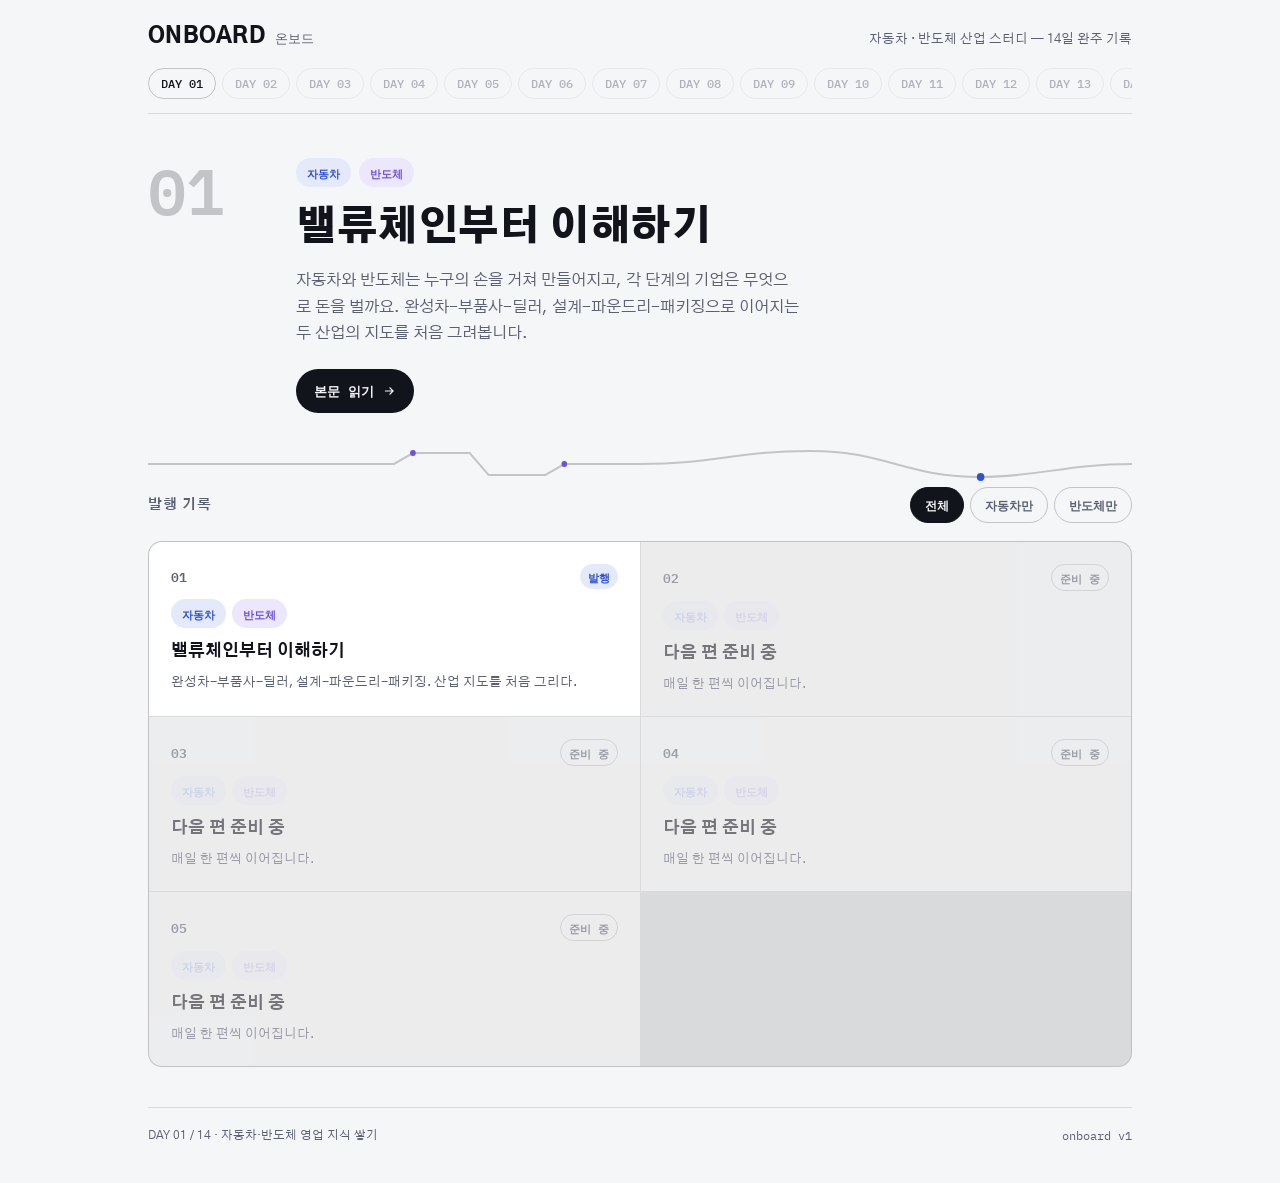
==== index.html @ 81879fb3 "Day 1: 온보드 첫 릴리즈 — 자동차·반도체 밸류체인" ====
<!doctype html>
<html lang="ko">
<head>
<meta charset="utf-8">
<meta name="viewport" content="width=device-width, initial-scale=1">
<title>온보드 — 자동차·반도체 산업 스터디</title>
<meta name="description" content="상경계열 전공자가 자동차·반도체 영업직 취업을 준비하며 매일 하나씩 정리하는 산업 지식 기록.">
<meta property="og:title" content="온보드 — 자동차·반도체 산업 스터디">
<meta property="og:description" content="상경계열 전공자가 자동차·반도체 영업직 취업을 준비하며 매일 하나씩 정리하는 산업 지식 기록.">
<meta property="og:type" content="website">
<meta name="theme-color" content="#0B0D12">
<link rel="stylesheet" href="https://fonts.googleapis.com/css2?family=Gothic+A1:wght@400;500;700;900&family=IBM+Plex+Mono:wght@400;500;600&display=swap">
<link rel="stylesheet" href="./assets/style.css">
</head>
<body>

<div class="wrap">

  <header class="topbar">
    <div class="topbar-row">
      <div class="wordmark"><a href="./index.html">ONBOARD<span class="mono">온보드</span></a></div>
      <div class="tagline">자동차 · 반도체 산업 스터디 — 14일 완주 기록</div>
    </div>
    <div class="daytabs">
      <a class="daytab done" href="./days/day-01.html">DAY 01</a>
      <span class="daytab soon">DAY 02</span>
      <span class="daytab soon">DAY 03</span>
      <span class="daytab soon">DAY 04</span>
      <span class="daytab soon">DAY 05</span>
      <span class="daytab soon">DAY 06</span>
      <span class="daytab soon">DAY 07</span>
      <span class="daytab soon">DAY 08</span>
      <span class="daytab soon">DAY 09</span>
      <span class="daytab soon">DAY 10</span>
      <span class="daytab soon">DAY 11</span>
      <span class="daytab soon">DAY 12</span>
      <span class="daytab soon">DAY 13</span>
      <span class="daytab soon">DAY 14</span>
    </div>
  </header>

  <section class="hero">
    <div class="hero-num">01</div>
    <div>
      <div class="pill-row">
        <span class="pill auto">자동차</span>
        <span class="pill semi">반도체</span>
      </div>
      <h1>밸류체인부터 이해하기</h1>
      <p class="hook">자동차와 반도체는 누구의 손을 거쳐 만들어지고, 각 단계의 기업은 무엇으로 돈을 벌까요. 완성차-부품사-딜러, 설계-파운드리-패키징으로 이어지는 두 산업의 지도를 처음 그려봅니다.</p>
      <a class="cta" href="./days/day-01.html">본문 읽기
        <svg viewBox="0 0 24 24" fill="none" stroke="currentColor" stroke-width="2"><path d="M5 12h14M13 6l6 6-6 6"/></svg>
      </a>
    </div>
  </section>

  <svg class="divider" viewBox="0 0 1040 34" preserveAspectRatio="none" aria-hidden="true">
    <path d="M0 17 H260 L280 6 H340 L360 28 H420 L440 17 H520
             C 600 17, 620 4, 700 4
             C 780 4, 800 30, 880 30
             C 940 30, 970 17, 1040 17"
          fill="none" stroke="var(--line-strong)" stroke-width="2"/>
    <circle cx="280" cy="6" r="3" fill="var(--violet)"/>
    <circle cx="440" cy="17" r="3" fill="var(--violet)"/>
    <circle cx="880" cy="30" r="4" fill="var(--blue)"/>
  </svg>

  <section class="archive">
    <div class="filterbar">
      <h2>발행 기록</h2>
      <div class="filtertabs" role="group" aria-label="산업 필터">
        <button type="button" class="filterbtn f-all" aria-pressed="true" data-filter="all">전체</button>
        <button type="button" class="filterbtn f-auto" aria-pressed="false" data-filter="auto">자동차만</button>
        <button type="button" class="filterbtn f-semi" aria-pressed="false" data-filter="semi">반도체만</button>
      </div>
    </div>
    <div class="grid" id="archiveGrid">
      <a class="card live" href="./days/day-01.html">
        <div class="card-top">
          <span class="card-num">01</span>
          <span class="status live">발행</span>
        </div>
        <div class="card-tags"><span class="pill auto">자동차</span><span class="pill semi">반도체</span></div>
        <h3>밸류체인부터 이해하기</h3>
        <p class="hook-text"
           data-all="완성차-부품사-딜러, 설계-파운드리-패키징. 산업 지도를 처음 그리다."
           data-auto="완성차-부품사-딜러로 이어지는 자동차 밸류체인 첫 지도 그리기"
           data-semi="설계-파운드리-패키징, 반도체 산업의 분업 구조 이해하기">완성차-부품사-딜러, 설계-파운드리-패키징. 산업 지도를 처음 그리다.</p>
      </a>
      <div class="card soon">
        <div class="card-top">
          <span class="card-num">02</span>
          <span class="status draft">준비 중</span>
        </div>
        <div class="card-tags"><span class="pill auto dim">자동차</span><span class="pill semi dim">반도체</span></div>
        <h3>다음 편 준비 중</h3>
        <p>매일 한 편씩 이어집니다.</p>
      </div>
      <div class="card soon">
        <div class="card-top"><span class="card-num">03</span><span class="status draft">준비 중</span></div>
        <div class="card-tags"><span class="pill auto dim">자동차</span><span class="pill semi dim">반도체</span></div>
        <h3>다음 편 준비 중</h3>
        <p>매일 한 편씩 이어집니다.</p>
      </div>
      <div class="card soon">
        <div class="card-top"><span class="card-num">04</span><span class="status draft">준비 중</span></div>
        <div class="card-tags"><span class="pill auto dim">자동차</span><span class="pill semi dim">반도체</span></div>
        <h3>다음 편 준비 중</h3>
        <p>매일 한 편씩 이어집니다.</p>
      </div>
      <div class="card soon">
        <div class="card-top"><span class="card-num">05</span><span class="status draft">준비 중</span></div>
        <div class="card-tags"><span class="pill auto dim">자동차</span><span class="pill semi dim">반도체</span></div>
        <h3>다음 편 준비 중</h3>
        <p>매일 한 편씩 이어집니다.</p>
      </div>
    </div>
  </section>

  <footer>
    <span>DAY 01 / 14 · 자동차·반도체 영업 지식 쌓기</span>
    <span class="mono">onboard v1</span>
  </footer>

</div>

<script src="./assets/site.js"></script>
<script>ONBOARD_initFilter();</script>
</body>
</html>
---- assets/style.css ----
/* ONBOARD — shared design tokens & components
   자동차·반도체 산업 스터디 시리즈 (현대차그룹 저널 + SK하이닉스 뉴스룸 리서치 기반) */

:root{
  --bg:#F5F6F8;
  --surface:#FFFFFF;
  --surface-2:#ECEEF3;
  --paper:#12141C;
  --muted:#5B6072;
  --blue:#2F52D4;
  --blue-soft:#E4E9FC;
  --violet:#6E4FE0;
  --violet-soft:#ECE7FC;
  --line:rgba(18,20,28,0.12);
  --line-strong:rgba(18,20,28,0.22);
}
@media (prefers-color-scheme: dark){
  :root:not([data-theme="light"]){
    --bg:#0B0D12;
    --surface:#151824;
    --surface-2:#1D2130;
    --paper:#ECEEF3;
    --muted:#9096A8;
    --blue:#5C82FF;
    --blue-soft:#1B2544;
    --violet:#A587FF;
    --violet-soft:#241C3E;
    --line:rgba(236,238,243,0.12);
    --line-strong:rgba(236,238,243,0.22);
  }
}
:root[data-theme="dark"]{
  --bg:#0B0D12;
  --surface:#151824;
  --surface-2:#1D2130;
  --paper:#ECEEF3;
  --muted:#9096A8;
  --blue:#5C82FF;
  --blue-soft:#1B2544;
  --violet:#A587FF;
  --violet-soft:#241C3E;
  --line:rgba(236,238,243,0.12);
  --line-strong:rgba(236,238,243,0.22);
}

*{box-sizing:border-box;}
html,body{margin:0;padding:0;}
body{
  background:var(--bg);
  color:var(--paper);
  font-family:'Gothic A1','Malgun Gothic',sans-serif;
  -webkit-font-smoothing:antialiased;
}
.mono{font-family:'IBM Plex Mono','SF Mono',monospace;font-variant-numeric:tabular-nums;}
a{color:inherit;text-decoration:none;}
img{max-width:100%;}

.wrap{max-width:1040px;margin:0 auto;padding:0 28px;}
.wrap-article{max-width:720px;margin:0 auto;padding:0 28px;}

/* ---------- topbar ---------- */
.topbar{border-bottom:1px solid var(--line);padding:22px 0 0;}
.topbar-row{display:flex;align-items:baseline;justify-content:space-between;gap:16px;flex-wrap:wrap;padding-bottom:18px;}
.wordmark{font-weight:900;font-size:22px;letter-spacing:0.02em;}
.wordmark a{display:inline-flex;align-items:baseline;}
.wordmark .mono{font-size:13px;font-weight:500;color:var(--muted);margin-left:10px;letter-spacing:0.01em;}
.tagline{font-size:13px;color:var(--muted);}

.daytabs{display:flex;gap:6px;overflow-x:auto;padding-bottom:14px;}
.daytab{
  flex:none;font-family:'IBM Plex Mono',monospace;font-size:12px;font-weight:500;
  padding:7px 12px;border-radius:999px;border:1px solid var(--line);color:var(--muted);
  white-space:nowrap;
}
.daytab.active{background:var(--paper);color:var(--bg);border-color:var(--paper);font-weight:600;}
.daytab.done{color:var(--paper);border-color:var(--line-strong);}
.daytab.soon{opacity:0.45;cursor:default;}

/* ---------- hero (index) ---------- */
.hero{padding:44px 0 0;display:grid;grid-template-columns:120px 1fr;gap:28px;}
@media (max-width:640px){ .hero{grid-template-columns:1fr;} }
.hero-num{font-family:'IBM Plex Mono',monospace;font-size:64px;font-weight:600;color:var(--line-strong);line-height:1;}
.pill-row{display:flex;gap:8px;margin-bottom:16px;}
.pill{font-family:'IBM Plex Mono',monospace;font-size:11px;font-weight:600;padding:5px 11px;border-radius:999px;}
.pill.auto{background:var(--blue-soft);color:var(--blue);}
.pill.semi{background:var(--violet-soft);color:var(--violet);}
.pill.dim{opacity:0.28;}

.hero h1{font-size:clamp(26px,4vw,40px);font-weight:900;line-height:1.28;letter-spacing:-0.01em;margin:0 0 14px;text-wrap:balance;max-width:20ch;}
.hero .hook{font-size:15.5px;color:var(--muted);max-width:56ch;line-height:1.7;margin:0 0 22px;}
.cta{display:inline-flex;align-items:center;gap:8px;background:var(--paper);color:var(--bg);font-family:'IBM Plex Mono',monospace;font-size:13px;font-weight:600;padding:11px 18px;border-radius:999px;}
.cta svg{width:14px;height:14px;}

.divider{width:100%;height:34px;margin:34px 0 0;display:block;}

/* ---------- archive grid ---------- */
.archive{padding:6px 0 40px;}
.filterbar{display:flex;align-items:center;justify-content:space-between;gap:12px;margin:0 0 18px;flex-wrap:wrap;}
.filterbar h2{margin:0;font-size:14px;font-weight:700;text-transform:uppercase;letter-spacing:0.08em;color:var(--muted);}
.filtertabs{display:flex;gap:6px;}
.filterbtn{font-family:'IBM Plex Mono',monospace;font-size:12px;font-weight:600;padding:7px 14px;border-radius:999px;border:1px solid var(--line-strong);background:transparent;color:var(--muted);cursor:pointer;}
.filterbtn[aria-pressed="true"]{background:var(--paper);color:var(--bg);border-color:var(--paper);}
.filterbtn[aria-pressed="true"].f-auto{background:var(--blue);border-color:var(--blue);color:#fff;}
.filterbtn[aria-pressed="true"].f-semi{background:var(--violet);border-color:var(--violet);color:#fff;}

.grid{display:grid;grid-template-columns:repeat(2,1fr);gap:1px;background:var(--line);border:1px solid var(--line);border-radius:14px;overflow:hidden;}
@media (max-width:680px){ .grid{grid-template-columns:1fr;} }
.card{background:var(--surface);padding:22px 22px 20px;display:flex;flex-direction:column;gap:10px;transition:background 0.15s ease;}
.card.live:hover{background:var(--surface-2);}
.card.soon{opacity:0.5;}
.card-top{display:flex;align-items:center;justify-content:space-between;}
.card-num{font-family:'IBM Plex Mono',monospace;font-size:13px;font-weight:600;color:var(--muted);}
.status{font-family:'IBM Plex Mono',monospace;font-size:10.5px;font-weight:600;padding:3px 8px;border-radius:999px;}
.status.live{background:var(--blue-soft);color:var(--blue);}
.status.draft{border:1px solid var(--line-strong);color:var(--muted);}
.card-tags{display:flex;gap:6px;}
.card h3{font-size:16.5px;font-weight:700;line-height:1.4;margin:2px 0 0;text-wrap:balance;}
.card p{font-size:13px;color:var(--muted);line-height:1.6;margin:0;}

footer{border-top:1px solid var(--line);padding:20px 0 40px;font-size:12px;color:var(--muted);display:flex;justify-content:space-between;flex-wrap:wrap;gap:8px;}

/* ---------- flow diagram ---------- */
.flow{display:flex;align-items:stretch;gap:0;overflow-x:auto;padding-bottom:6px;}
.flow.vertical{flex-direction:column;align-items:flex-start;overflow-x:visible;}
.flownode{
  flex:none;min-width:128px;background:var(--surface);border:1px solid var(--line-strong);
  border-radius:10px;padding:12px 14px;font-size:12.5px;font-weight:600;line-height:1.4;
  display:flex;align-items:center;cursor:default;position:relative;
}
.flow.vertical .flownode{min-width:0;width:auto;}
.flownode.auto{border-color:var(--blue);}
.flownode.semi{border-color:var(--violet);}
.flowarrow{flex:none;width:26px;display:flex;align-items:center;justify-content:center;color:var(--line-strong);}
.flow.vertical .flowarrow{width:auto;height:22px;padding-left:20px;}
.flowarrow svg{width:16px;height:16px;}
.flow.vertical .flowarrow svg{transform:rotate(90deg);}

#vizTooltip{
  position:fixed;pointer-events:none;background:var(--paper);color:var(--bg);font-size:12px;line-height:1.5;
  padding:8px 11px;border-radius:8px;max-width:240px;opacity:0;transform:translateY(4px);
  transition:opacity 0.12s ease, transform 0.12s ease;z-index:50;
}
#vizTooltip.show{opacity:1;transform:translateY(0);}

/* ---------- bar chart ---------- */
.barchart{display:flex;flex-direction:column;gap:10px;max-width:560px;}
.barrow{display:grid;grid-template-columns:104px 1fr 48px;align-items:center;gap:10px;}
.barname{font-size:12.5px;color:var(--paper);font-weight:500;}
.bartrack{position:relative;height:24px;background:var(--surface-2);border-radius:4px;overflow:hidden;}
.barfill{position:absolute;left:0;top:0;bottom:0;background:var(--muted);opacity:0.4;border-radius:0 4px 4px 0;}
.barfill.lead{background:var(--blue);opacity:1;}
.barval{font-family:'IBM Plex Mono',monospace;font-size:12.5px;color:var(--muted);text-align:right;font-variant-numeric:tabular-nums;}
.barrow.lead .barval{color:var(--blue);font-weight:600;}
.barsource{font-size:11px;color:var(--muted);margin-top:8px;}

/* ---------- model cards ---------- */
.modelgrid{display:grid;grid-template-columns:repeat(4,1fr);gap:1px;background:var(--line);border:1px solid var(--line);border-radius:12px;overflow:hidden;}
@media (max-width:720px){ .modelgrid{grid-template-columns:repeat(2,1fr);} }
.modelcard{background:var(--surface);padding:18px 16px;display:flex;flex-direction:column;gap:8px;}
.modelcard .micon{width:26px;height:26px;color:var(--blue);}
.modelcard.semi-m .micon{color:var(--violet);}
.modelcard h4{font-size:13.5px;font-weight:700;margin:0;}
.modelcard p{font-size:11.5px;color:var(--muted);line-height:1.55;margin:0;}
.modelcard .mex{font-family:'IBM Plex Mono',monospace;font-size:10px;color:var(--muted);}

/* ---------- article ---------- */
.article-head{padding:40px 0 26px;border-bottom:1px solid var(--line);}
.article-head .backlink{font-family:'IBM Plex Mono',monospace;font-size:12px;color:var(--muted);display:inline-flex;align-items:center;gap:6px;margin-bottom:22px;}
.article-head .backlink svg{width:13px;height:13px;}
.article-head h1{font-size:clamp(24px,4.2vw,34px);font-weight:900;line-height:1.35;letter-spacing:-0.01em;margin:0 0 16px;text-wrap:balance;}
.summary-block{background:var(--surface);border:1px solid var(--line);border-left:3px solid var(--blue);border-radius:8px;padding:16px 18px;font-size:13.5px;color:var(--muted);line-height:1.8;}
.summary-block b{color:var(--paper);}
.summary-block .meta{font-family:'IBM Plex Mono',monospace;font-size:11px;color:var(--muted);margin-bottom:8px;}

.article-body{padding:34px 0 60px;font-size:15.5px;line-height:1.85;}
.article-body p{margin:0 0 18px;}
.article-body h2{
  display:flex;align-items:center;gap:10px;font-size:13px;font-weight:700;text-transform:uppercase;
  letter-spacing:0.08em;color:var(--muted);margin:44px 0 20px;padding-top:26px;border-top:1px solid var(--line);
}
.article-body h2:first-of-type{padding-top:0;border-top:none;margin-top:0;}
.article-body h2 .secnum{font-family:'IBM Plex Mono',monospace;color:var(--blue);}
.article-body h2.semi-h .secnum{color:var(--violet);}
.article-body h3{font-size:17px;font-weight:700;margin:32px 0 12px;}
.article-body h3:first-of-type{margin-top:0;}
.article-body ul, .article-body ol{margin:0 0 18px;padding-left:22px;}
.article-body li{margin:0 0 8px;}
.article-body b{color:var(--paper);}
.article-body .vizcap{font-size:12px;color:var(--muted);margin:-8px 0 20px;}

.callout{
  background:var(--surface);border:1px solid var(--line);border-left:3px solid var(--violet);
  border-radius:8px;padding:16px 18px;margin:0 0 22px;font-size:14px;line-height:1.75;
}
.callout.blue{border-left-color:var(--blue);}
.callout .cap{font-family:'IBM Plex Mono',monospace;font-size:11px;font-weight:600;color:var(--muted);text-transform:uppercase;letter-spacing:0.06em;margin-bottom:8px;display:block;}

table.data-table{width:100%;border-collapse:collapse;margin:0 0 22px;font-size:13.5px;}
table.data-table th, table.data-table td{text-align:left;padding:10px 12px;border-bottom:1px solid var(--line);vertical-align:top;}
table.data-table th{font-family:'IBM Plex Mono',monospace;font-size:11px;color:var(--muted);font-weight:600;text-transform:uppercase;letter-spacing:0.04em;}
table.data-table td{color:var(--muted);}
table.data-table td:first-child{color:var(--paper);font-weight:600;}
.table-scroll{overflow-x:auto;margin:0 0 22px;}
.table-scroll table.data-table{margin:0;}

.summary-card{background:var(--surface);border:1px solid var(--line);border-radius:10px;padding:20px 22px;margin:0 0 8px;}
.summary-card ul{margin:0;padding-left:0;list-style:none;}
.summary-card li{position:relative;padding-left:20px;margin-bottom:10px;font-size:14px;line-height:1.7;}
.summary-card li:before{content:"";position:absolute;left:0;top:9px;width:6px;height:6px;border-radius:50%;background:var(--blue);}
.summary-card li:last-child{margin-bottom:0;}

.refs{font-size:12.5px;color:var(--muted);line-height:1.9;padding-left:0;list-style:none;}
.refs li{padding-left:16px;position:relative;}
.refs li:before{content:"—";position:absolute;left:0;color:var(--line-strong);}
.refs a{text-decoration:underline;text-underline-offset:2px;text-decoration-color:var(--line-strong);}
.refs a:hover{color:var(--blue);}
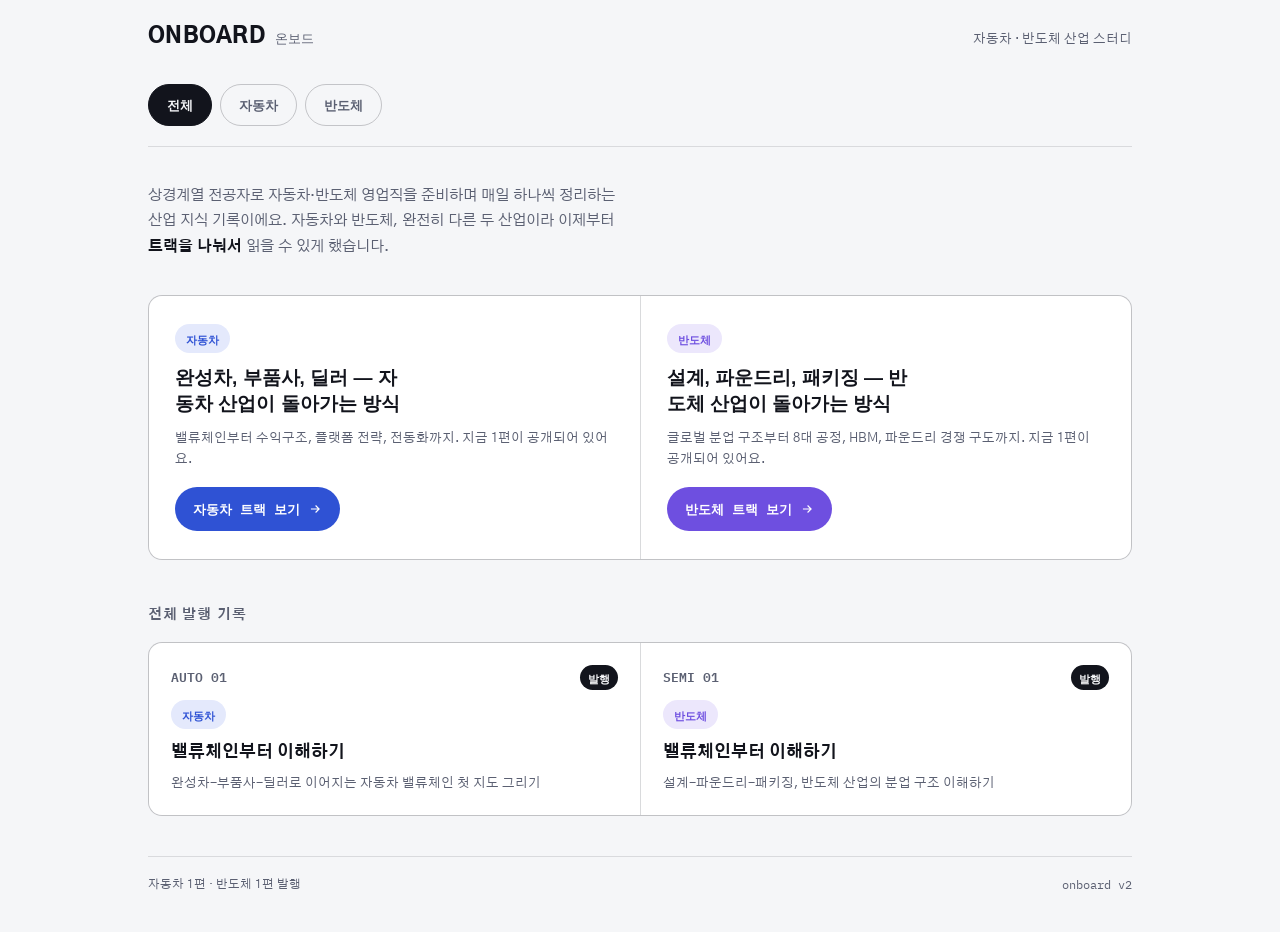
==== commit 3aa104f8: "자동차/반도체 콘텐츠를 완전히 분리된 트랙으로 재구성 - 전체 필터 대신 /auto, /semi 실제 경로 분리 - 트랙별 독립 아카이브(index.html)와 Day1 본문 - " ====
--- a/index.html
+++ b/index.html
@@ -4,7 +4,7 @@
 <meta charset="utf-8">
 <meta name="viewport" content="width=device-width, initial-scale=1">
 <title>온보드 — 자동차·반도체 산업 스터디</title>
-<meta name="description" content="상경계열 전공자가 자동차·반도체 영업직 취업을 준비하며 매일 하나씩 정리하는 산업 지식 기록.">
+<meta name="description" content="상경계열 전공자가 자동차·반도체 영업직 취업을 준비하며 매일 하나씩 정리하는 산업 지식 기록. 자동차와 반도체, 두 트랙으로 나눠 읽을 수 있어요.">
 <meta property="og:title" content="온보드 — 자동차·반도체 산업 스터디">
 <meta property="og:description" content="상경계열 전공자가 자동차·반도체 영업직 취업을 준비하며 매일 하나씩 정리하는 산업 지식 기록.">
 <meta property="og:type" content="website">
@@ -19,112 +19,71 @@
   <header class="topbar">
     <div class="topbar-row">
       <div class="wordmark"><a href="./index.html">ONBOARD<span class="mono">온보드</span></a></div>
-      <div class="tagline">자동차 · 반도체 산업 스터디 — 14일 완주 기록</div>
+      <div class="tagline">자동차 · 반도체 산업 스터디</div>
     </div>
-    <div class="daytabs">
-      <a class="daytab done" href="./days/day-01.html">DAY 01</a>
-      <span class="daytab soon">DAY 02</span>
-      <span class="daytab soon">DAY 03</span>
-      <span class="daytab soon">DAY 04</span>
-      <span class="daytab soon">DAY 05</span>
-      <span class="daytab soon">DAY 06</span>
-      <span class="daytab soon">DAY 07</span>
-      <span class="daytab soon">DAY 08</span>
-      <span class="daytab soon">DAY 09</span>
-      <span class="daytab soon">DAY 10</span>
-      <span class="daytab soon">DAY 11</span>
-      <span class="daytab soon">DAY 12</span>
-      <span class="daytab soon">DAY 13</span>
-      <span class="daytab soon">DAY 14</span>
-    </div>
+    <nav class="trackbar" aria-label="트랙 선택">
+      <a class="tracklink" href="./index.html" aria-current="page">전체</a>
+      <a class="tracklink t-auto" href="./auto/index.html">자동차</a>
+      <a class="tracklink t-semi" href="./semi/index.html">반도체</a>
+    </nav>
   </header>
 
-  <section class="hero">
-    <div class="hero-num">01</div>
-    <div>
-      <div class="pill-row">
-        <span class="pill auto">자동차</span>
-        <span class="pill semi">반도체</span>
-      </div>
-      <h1>밸류체인부터 이해하기</h1>
-      <p class="hook">자동차와 반도체는 누구의 손을 거쳐 만들어지고, 각 단계의 기업은 무엇으로 돈을 벌까요. 완성차-부품사-딜러, 설계-파운드리-패키징으로 이어지는 두 산업의 지도를 처음 그려봅니다.</p>
-      <a class="cta" href="./days/day-01.html">본문 읽기
+  <section style="padding:36px 0 0;">
+    <p style="font-size:14.5px;color:var(--muted);line-height:1.75;max-width:60ch;margin:0;">
+      상경계열 전공자로 자동차·반도체 영업직을 준비하며 매일 하나씩 정리하는 산업 지식 기록이에요.
+      자동차와 반도체, 완전히 다른 두 산업이라 이제부터 <b style="color:var(--paper);">트랙을 나눠서</b> 읽을 수 있게 했습니다.
+    </p>
+  </section>
+
+  <div class="trackhero-grid">
+    <a class="trackhero-card" href="./auto/index.html" style="text-decoration:none;">
+      <span class="pill auto">자동차</span>
+      <h3>완성차, 부품사, 딜러 — 자동차 산업이 돌아가는 방식</h3>
+      <p>밸류체인부터 수익구조, 플랫폼 전략, 전동화까지. 지금 1편이 공개되어 있어요.</p>
+      <span class="cta">자동차 트랙 보기
         <svg viewBox="0 0 24 24" fill="none" stroke="currentColor" stroke-width="2"><path d="M5 12h14M13 6l6 6-6 6"/></svg>
+      </span>
+    </a>
+    <a class="trackhero-card semi" href="./semi/index.html" style="text-decoration:none;">
+      <span class="pill semi">반도체</span>
+      <h3>설계, 파운드리, 패키징 — 반도체 산업이 돌아가는 방식</h3>
+      <p>글로벌 분업 구조부터 8대 공정, HBM, 파운드리 경쟁 구도까지. 지금 1편이 공개되어 있어요.</p>
+      <span class="cta">반도체 트랙 보기
+        <svg viewBox="0 0 24 24" fill="none" stroke="currentColor" stroke-width="2"><path d="M5 12h14M13 6l6 6-6 6"/></svg>
+      </span>
+    </a>
+  </div>
+
+  <section class="archive">
+    <h2>전체 발행 기록</h2>
+    <div class="grid">
+      <a class="card live" href="./auto/day-01.html">
+        <div class="card-top">
+          <span class="card-num">AUTO 01</span>
+          <span class="status live">발행</span>
+        </div>
+        <div class="card-tags"><span class="pill auto">자동차</span></div>
+        <h3>밸류체인부터 이해하기</h3>
+        <p>완성차-부품사-딜러로 이어지는 자동차 밸류체인 첫 지도 그리기</p>
+      </a>
+      <a class="card live" href="./semi/day-01.html">
+        <div class="card-top">
+          <span class="card-num">SEMI 01</span>
+          <span class="status live">발행</span>
+        </div>
+        <div class="card-tags"><span class="pill semi">반도체</span></div>
+        <h3>밸류체인부터 이해하기</h3>
+        <p>설계-파운드리-패키징, 반도체 산업의 분업 구조 이해하기</p>
       </a>
     </div>
   </section>
 
-  <svg class="divider" viewBox="0 0 1040 34" preserveAspectRatio="none" aria-hidden="true">
-    <path d="M0 17 H260 L280 6 H340 L360 28 H420 L440 17 H520
-             C 600 17, 620 4, 700 4
-             C 780 4, 800 30, 880 30
-             C 940 30, 970 17, 1040 17"
-          fill="none" stroke="var(--line-strong)" stroke-width="2"/>
-    <circle cx="280" cy="6" r="3" fill="var(--violet)"/>
-    <circle cx="440" cy="17" r="3" fill="var(--violet)"/>
-    <circle cx="880" cy="30" r="4" fill="var(--blue)"/>
-  </svg>
-
-  <section class="archive">
-    <div class="filterbar">
-      <h2>발행 기록</h2>
-      <div class="filtertabs" role="group" aria-label="산업 필터">
-        <button type="button" class="filterbtn f-all" aria-pressed="true" data-filter="all">전체</button>
-        <button type="button" class="filterbtn f-auto" aria-pressed="false" data-filter="auto">자동차만</button>
-        <button type="button" class="filterbtn f-semi" aria-pressed="false" data-filter="semi">반도체만</button>
-      </div>
-    </div>
-    <div class="grid" id="archiveGrid">
-      <a class="card live" href="./days/day-01.html">
-        <div class="card-top">
-          <span class="card-num">01</span>
-          <span class="status live">발행</span>
-        </div>
-        <div class="card-tags"><span class="pill auto">자동차</span><span class="pill semi">반도체</span></div>
-        <h3>밸류체인부터 이해하기</h3>
-        <p class="hook-text"
-           data-all="완성차-부품사-딜러, 설계-파운드리-패키징. 산업 지도를 처음 그리다."
-           data-auto="완성차-부품사-딜러로 이어지는 자동차 밸류체인 첫 지도 그리기"
-           data-semi="설계-파운드리-패키징, 반도체 산업의 분업 구조 이해하기">완성차-부품사-딜러, 설계-파운드리-패키징. 산업 지도를 처음 그리다.</p>
-      </a>
-      <div class="card soon">
-        <div class="card-top">
-          <span class="card-num">02</span>
-          <span class="status draft">준비 중</span>
-        </div>
-        <div class="card-tags"><span class="pill auto dim">자동차</span><span class="pill semi dim">반도체</span></div>
-        <h3>다음 편 준비 중</h3>
-        <p>매일 한 편씩 이어집니다.</p>
-      </div>
-      <div class="card soon">
-        <div class="card-top"><span class="card-num">03</span><span class="status draft">준비 중</span></div>
-        <div class="card-tags"><span class="pill auto dim">자동차</span><span class="pill semi dim">반도체</span></div>
-        <h3>다음 편 준비 중</h3>
-        <p>매일 한 편씩 이어집니다.</p>
-      </div>
-      <div class="card soon">
-        <div class="card-top"><span class="card-num">04</span><span class="status draft">준비 중</span></div>
-        <div class="card-tags"><span class="pill auto dim">자동차</span><span class="pill semi dim">반도체</span></div>
-        <h3>다음 편 준비 중</h3>
-        <p>매일 한 편씩 이어집니다.</p>
-      </div>
-      <div class="card soon">
-        <div class="card-top"><span class="card-num">05</span><span class="status draft">준비 중</span></div>
-        <div class="card-tags"><span class="pill auto dim">자동차</span><span class="pill semi dim">반도체</span></div>
-        <h3>다음 편 준비 중</h3>
-        <p>매일 한 편씩 이어집니다.</p>
-      </div>
-    </div>
-  </section>
-
   <footer>
-    <span>DAY 01 / 14 · 자동차·반도체 영업 지식 쌓기</span>
-    <span class="mono">onboard v1</span>
+    <span>자동차 1편 · 반도체 1편 발행</span>
+    <span class="mono">onboard v2</span>
   </footer>
 
 </div>
 
-<script src="./assets/site.js"></script>
-<script>ONBOARD_initFilter();</script>
 </body>
 </html>
--- a/assets/style.css
+++ b/assets/style.css
@@ -50,13 +50,23 @@
   color:var(--paper);
   font-family:'Gothic A1','Malgun Gothic',sans-serif;
   -webkit-font-smoothing:antialiased;
-}
+  --accent:var(--blue);
+  --accent-soft:var(--blue-soft);
+}
+body[data-track="semi"]{--accent:var(--violet);--accent-soft:var(--violet-soft);}
 .mono{font-family:'IBM Plex Mono','SF Mono',monospace;font-variant-numeric:tabular-nums;}
 a{color:inherit;text-decoration:none;}
 img{max-width:100%;}
 
 .wrap{max-width:1040px;margin:0 auto;padding:0 28px;}
-.wrap-article{max-width:720px;margin:0 auto;padding:0 28px;}
+.wrap-article{max-width:1040px;margin:0 auto;padding:0 28px;}
+/* Text reads best narrow; tables/diagrams/charts/cards benefit from the full column,
+   so only the running prose is capped — everything else uses the wide wrap-article. */
+.article-body p,
+.article-body ul,
+.article-body ol,
+.article-head .summary-block,
+.callout{max-width:700px;}
 
 /* ---------- topbar ---------- */
 .topbar{border-bottom:1px solid var(--line);padding:22px 0 0;}
@@ -65,6 +75,16 @@
 .wordmark a{display:inline-flex;align-items:baseline;}
 .wordmark .mono{font-size:13px;font-weight:500;color:var(--muted);margin-left:10px;letter-spacing:0.01em;}
 .tagline{font-size:13px;color:var(--muted);}
+
+/* ---------- track nav (real pages, not a JS filter) ---------- */
+.trackbar{display:flex;gap:8px;padding:16px 0 20px;}
+.tracklink{
+  font-family:'IBM Plex Mono',monospace;font-size:13px;font-weight:600;
+  padding:9px 18px;border-radius:999px;border:1px solid var(--line-strong);color:var(--muted);
+}
+.tracklink[aria-current="page"]{background:var(--paper);color:var(--bg);border-color:var(--paper);}
+.tracklink.t-auto[aria-current="page"]{background:var(--blue);border-color:var(--blue);color:#fff;}
+.tracklink.t-semi[aria-current="page"]{background:var(--violet);border-color:var(--violet);color:#fff;}
 
 .daytabs{display:flex;gap:6px;overflow-x:auto;padding-bottom:14px;}
 .daytab{
@@ -93,15 +113,19 @@
 
 .divider{width:100%;height:34px;margin:34px 0 0;display:block;}
 
+/* ---------- track hub cards (combined index) ---------- */
+.trackhero-grid{display:grid;grid-template-columns:1fr 1fr;gap:1px;background:var(--line);border:1px solid var(--line);border-radius:14px;overflow:hidden;margin:36px 0 40px;}
+@media (max-width:640px){ .trackhero-grid{grid-template-columns:1fr;} }
+.trackhero-card{background:var(--surface);padding:28px 26px;display:flex;flex-direction:column;gap:12px;}
+.trackhero-card .pill{align-self:flex-start;}
+.trackhero-card h3{font-size:19px;font-weight:800;margin:0;text-wrap:balance;}
+.trackhero-card p{font-size:13px;color:var(--muted);margin:0;line-height:1.6;}
+.trackhero-card .cta{align-self:flex-start;margin-top:4px;background:var(--blue);color:#fff;}
+.trackhero-card.semi .cta{background:var(--violet);}
+
 /* ---------- archive grid ---------- */
 .archive{padding:6px 0 40px;}
-.filterbar{display:flex;align-items:center;justify-content:space-between;gap:12px;margin:0 0 18px;flex-wrap:wrap;}
-.filterbar h2{margin:0;font-size:14px;font-weight:700;text-transform:uppercase;letter-spacing:0.08em;color:var(--muted);}
-.filtertabs{display:flex;gap:6px;}
-.filterbtn{font-family:'IBM Plex Mono',monospace;font-size:12px;font-weight:600;padding:7px 14px;border-radius:999px;border:1px solid var(--line-strong);background:transparent;color:var(--muted);cursor:pointer;}
-.filterbtn[aria-pressed="true"]{background:var(--paper);color:var(--bg);border-color:var(--paper);}
-.filterbtn[aria-pressed="true"].f-auto{background:var(--blue);border-color:var(--blue);color:#fff;}
-.filterbtn[aria-pressed="true"].f-semi{background:var(--violet);border-color:var(--violet);color:#fff;}
+.archive > h2{margin:0 0 18px;font-size:14px;font-weight:700;text-transform:uppercase;letter-spacing:0.08em;color:var(--muted);}
 
 .grid{display:grid;grid-template-columns:repeat(2,1fr);gap:1px;background:var(--line);border:1px solid var(--line);border-radius:14px;overflow:hidden;}
 @media (max-width:680px){ .grid{grid-template-columns:1fr;} }
@@ -111,7 +135,7 @@
 .card-top{display:flex;align-items:center;justify-content:space-between;}
 .card-num{font-family:'IBM Plex Mono',monospace;font-size:13px;font-weight:600;color:var(--muted);}
 .status{font-family:'IBM Plex Mono',monospace;font-size:10.5px;font-weight:600;padding:3px 8px;border-radius:999px;}
-.status.live{background:var(--blue-soft);color:var(--blue);}
+.status.live{background:var(--paper);color:var(--bg);}
 .status.draft{border:1px solid var(--line-strong);color:var(--muted);}
 .card-tags{display:flex;gap:6px;}
 .card h3{font-size:16.5px;font-weight:700;line-height:1.4;margin:2px 0 0;text-wrap:balance;}
@@ -120,7 +144,10 @@
 footer{border-top:1px solid var(--line);padding:20px 0 40px;font-size:12px;color:var(--muted);display:flex;justify-content:space-between;flex-wrap:wrap;gap:8px;}
 
 /* ---------- flow diagram ---------- */
-.flow{display:flex;align-items:stretch;gap:0;overflow-x:auto;padding-bottom:6px;}
+.flow{display:flex;align-items:stretch;gap:0;overflow-x:auto;padding-bottom:20px;margin-bottom:4px;scrollbar-width:thin;}
+.flow::-webkit-scrollbar{height:6px;}
+.flow::-webkit-scrollbar-thumb{background:var(--line-strong);border-radius:3px;}
+.flow::-webkit-scrollbar-track{background:transparent;}
 .flow.vertical{flex-direction:column;align-items:flex-start;overflow-x:visible;}
 .flownode{
   flex:none;min-width:128px;background:var(--surface);border:1px solid var(--line-strong);
@@ -148,9 +175,9 @@
 .barname{font-size:12.5px;color:var(--paper);font-weight:500;}
 .bartrack{position:relative;height:24px;background:var(--surface-2);border-radius:4px;overflow:hidden;}
 .barfill{position:absolute;left:0;top:0;bottom:0;background:var(--muted);opacity:0.4;border-radius:0 4px 4px 0;}
-.barfill.lead{background:var(--blue);opacity:1;}
+.barfill.lead{background:var(--accent);opacity:1;}
 .barval{font-family:'IBM Plex Mono',monospace;font-size:12.5px;color:var(--muted);text-align:right;font-variant-numeric:tabular-nums;}
-.barrow.lead .barval{color:var(--blue);font-weight:600;}
+.barrow.lead .barval{color:var(--accent);font-weight:600;}
 .barsource{font-size:11px;color:var(--muted);margin-top:8px;}
 
 /* ---------- model cards ---------- */
@@ -168,7 +195,7 @@
 .article-head .backlink{font-family:'IBM Plex Mono',monospace;font-size:12px;color:var(--muted);display:inline-flex;align-items:center;gap:6px;margin-bottom:22px;}
 .article-head .backlink svg{width:13px;height:13px;}
 .article-head h1{font-size:clamp(24px,4.2vw,34px);font-weight:900;line-height:1.35;letter-spacing:-0.01em;margin:0 0 16px;text-wrap:balance;}
-.summary-block{background:var(--surface);border:1px solid var(--line);border-left:3px solid var(--blue);border-radius:8px;padding:16px 18px;font-size:13.5px;color:var(--muted);line-height:1.8;}
+.summary-block{background:var(--surface);border:1px solid var(--line);border-left:3px solid var(--accent);border-radius:8px;padding:16px 18px;font-size:13.5px;color:var(--muted);line-height:1.8;}
 .summary-block b{color:var(--paper);}
 .summary-block .meta{font-family:'IBM Plex Mono',monospace;font-size:11px;color:var(--muted);margin-bottom:8px;}
 
@@ -186,13 +213,12 @@
 .article-body ul, .article-body ol{margin:0 0 18px;padding-left:22px;}
 .article-body li{margin:0 0 8px;}
 .article-body b{color:var(--paper);}
-.article-body .vizcap{font-size:12px;color:var(--muted);margin:-8px 0 20px;}
+.article-body .vizcap{font-size:12px;color:var(--muted);margin:0 0 20px;}
 
 .callout{
-  background:var(--surface);border:1px solid var(--line);border-left:3px solid var(--violet);
+  background:var(--surface);border:1px solid var(--line);border-left:3px solid var(--accent);
   border-radius:8px;padding:16px 18px;margin:0 0 22px;font-size:14px;line-height:1.75;
 }
-.callout.blue{border-left-color:var(--blue);}
 .callout .cap{font-family:'IBM Plex Mono',monospace;font-size:11px;font-weight:600;color:var(--muted);text-transform:uppercase;letter-spacing:0.06em;margin-bottom:8px;display:block;}
 
 table.data-table{width:100%;border-collapse:collapse;margin:0 0 22px;font-size:13.5px;}
@@ -203,10 +229,11 @@
 .table-scroll{overflow-x:auto;margin:0 0 22px;}
 .table-scroll table.data-table{margin:0;}
 
-.summary-card{background:var(--surface);border:1px solid var(--line);border-radius:10px;padding:20px 22px;margin:0 0 8px;}
+.summary-card{background:var(--surface);border:1px solid var(--line);border-radius:10px;padding:20px 22px;margin:0 0 8px;max-width:700px;}
+.summary-card ul{max-width:none;}
 .summary-card ul{margin:0;padding-left:0;list-style:none;}
 .summary-card li{position:relative;padding-left:20px;margin-bottom:10px;font-size:14px;line-height:1.7;}
-.summary-card li:before{content:"";position:absolute;left:0;top:9px;width:6px;height:6px;border-radius:50%;background:var(--blue);}
+.summary-card li:before{content:"";position:absolute;left:0;top:9px;width:6px;height:6px;border-radius:50%;background:var(--accent);}
 .summary-card li:last-child{margin-bottom:0;}
 
 .refs{font-size:12.5px;color:var(--muted);line-height:1.9;padding-left:0;list-style:none;}
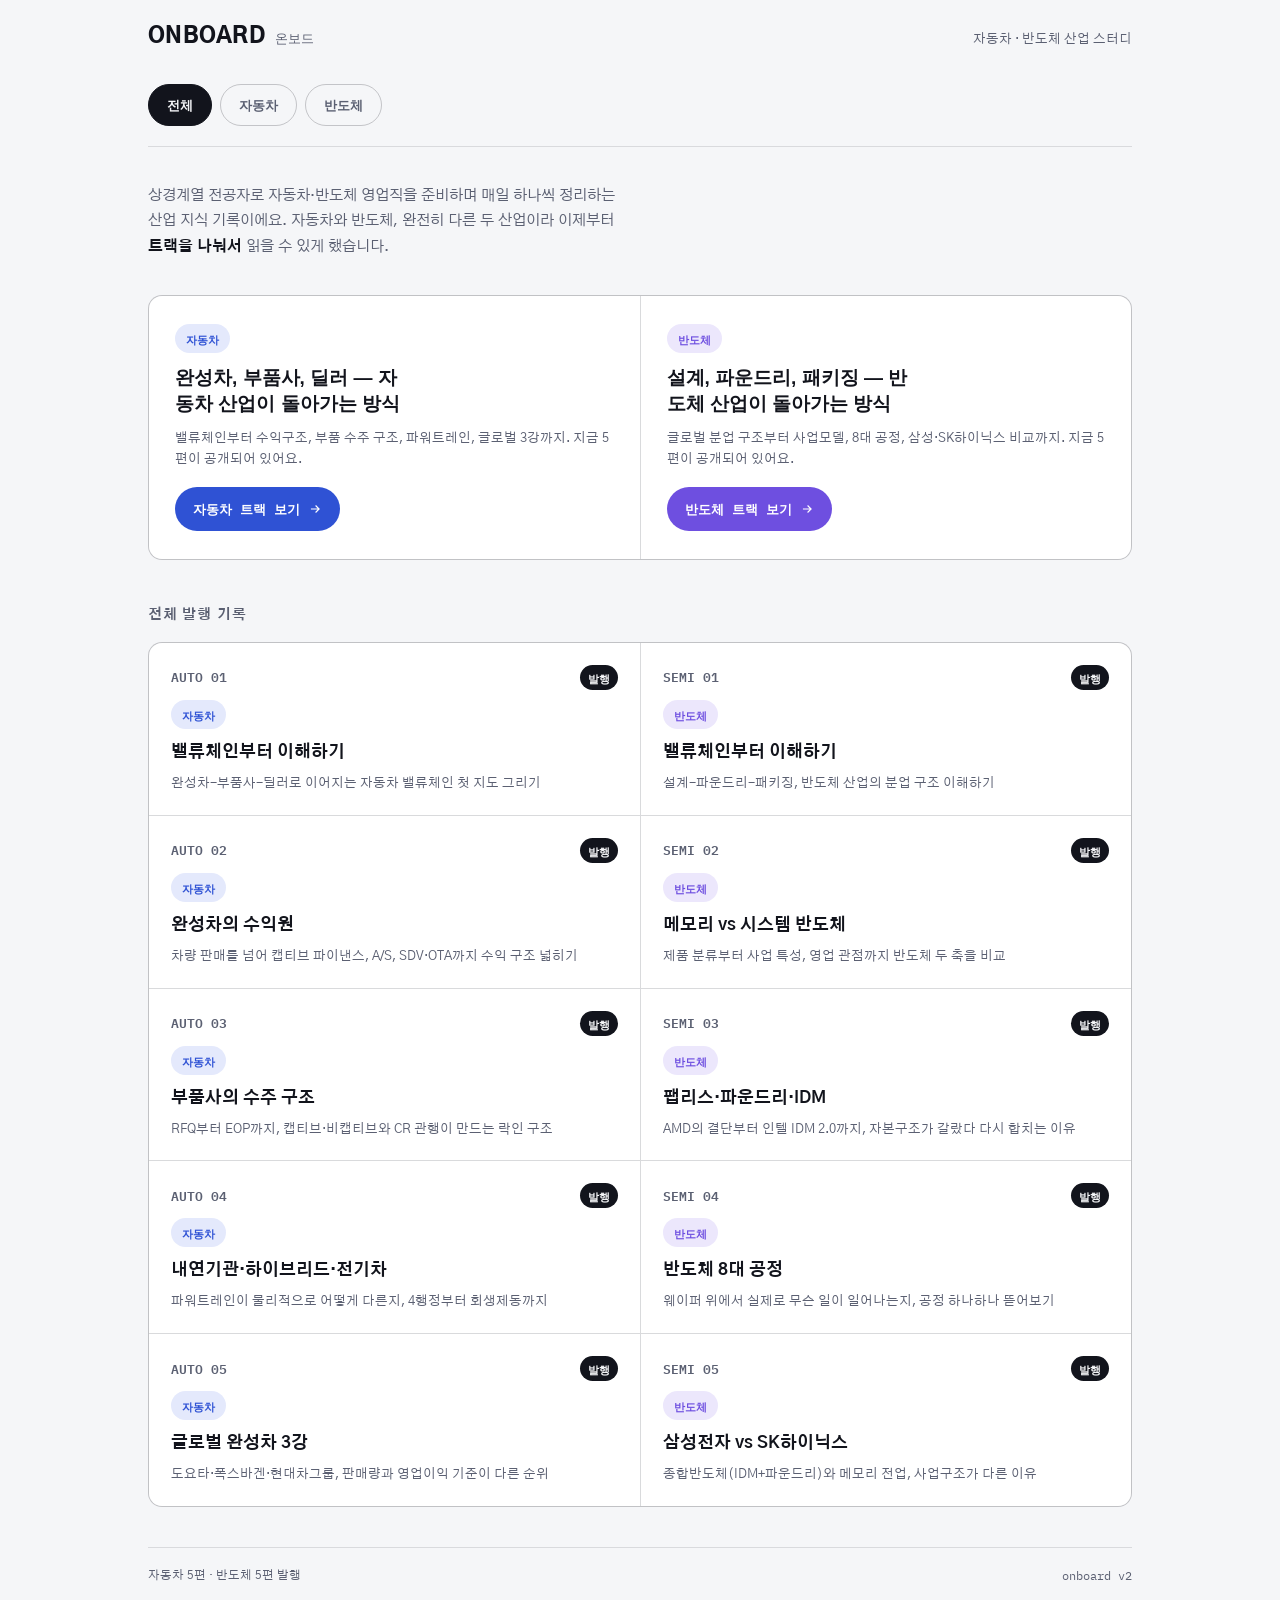
==== commit d52caa64: "Day 2~5 자동차/반도체 트랙 콘텐츠 릴리즈 - 자동차: 완성차 수익원, 부품사 수주구조, 파워트레인 해부, 글로벌 3강 비교 - 반도체: 메모리 vs 시스템반도체, 팹리스/파" ====
--- a/index.html
+++ b/index.html
@@ -39,7 +39,7 @@
     <a class="trackhero-card" href="./auto/index.html" style="text-decoration:none;">
       <span class="pill auto">자동차</span>
       <h3>완성차, 부품사, 딜러 — 자동차 산업이 돌아가는 방식</h3>
-      <p>밸류체인부터 수익구조, 플랫폼 전략, 전동화까지. 지금 1편이 공개되어 있어요.</p>
+      <p>밸류체인부터 수익구조, 부품 수주 구조, 파워트레인, 글로벌 3강까지. 지금 5편이 공개되어 있어요.</p>
       <span class="cta">자동차 트랙 보기
         <svg viewBox="0 0 24 24" fill="none" stroke="currentColor" stroke-width="2"><path d="M5 12h14M13 6l6 6-6 6"/></svg>
       </span>
@@ -47,7 +47,7 @@
     <a class="trackhero-card semi" href="./semi/index.html" style="text-decoration:none;">
       <span class="pill semi">반도체</span>
       <h3>설계, 파운드리, 패키징 — 반도체 산업이 돌아가는 방식</h3>
-      <p>글로벌 분업 구조부터 8대 공정, HBM, 파운드리 경쟁 구도까지. 지금 1편이 공개되어 있어요.</p>
+      <p>글로벌 분업 구조부터 사업모델, 8대 공정, 삼성·SK하이닉스 비교까지. 지금 5편이 공개되어 있어요.</p>
       <span class="cta">반도체 트랙 보기
         <svg viewBox="0 0 24 24" fill="none" stroke="currentColor" stroke-width="2"><path d="M5 12h14M13 6l6 6-6 6"/></svg>
       </span>
@@ -58,28 +58,70 @@
     <h2>전체 발행 기록</h2>
     <div class="grid">
       <a class="card live" href="./auto/day-01.html">
-        <div class="card-top">
-          <span class="card-num">AUTO 01</span>
-          <span class="status live">발행</span>
-        </div>
+        <div class="card-top"><span class="card-num">AUTO 01</span><span class="status live">발행</span></div>
         <div class="card-tags"><span class="pill auto">자동차</span></div>
         <h3>밸류체인부터 이해하기</h3>
         <p>완성차-부품사-딜러로 이어지는 자동차 밸류체인 첫 지도 그리기</p>
       </a>
       <a class="card live" href="./semi/day-01.html">
-        <div class="card-top">
-          <span class="card-num">SEMI 01</span>
-          <span class="status live">발행</span>
-        </div>
+        <div class="card-top"><span class="card-num">SEMI 01</span><span class="status live">발행</span></div>
         <div class="card-tags"><span class="pill semi">반도체</span></div>
         <h3>밸류체인부터 이해하기</h3>
         <p>설계-파운드리-패키징, 반도체 산업의 분업 구조 이해하기</p>
+      </a>
+      <a class="card live" href="./auto/day-02.html">
+        <div class="card-top"><span class="card-num">AUTO 02</span><span class="status live">발행</span></div>
+        <div class="card-tags"><span class="pill auto">자동차</span></div>
+        <h3>완성차의 수익원</h3>
+        <p>차량 판매를 넘어 캡티브 파이낸스, A/S, SDV·OTA까지 수익 구조 넓히기</p>
+      </a>
+      <a class="card live" href="./semi/day-02.html">
+        <div class="card-top"><span class="card-num">SEMI 02</span><span class="status live">발행</span></div>
+        <div class="card-tags"><span class="pill semi">반도체</span></div>
+        <h3>메모리 vs 시스템 반도체</h3>
+        <p>제품 분류부터 사업 특성, 영업 관점까지 반도체 두 축을 비교</p>
+      </a>
+      <a class="card live" href="./auto/day-03.html">
+        <div class="card-top"><span class="card-num">AUTO 03</span><span class="status live">발행</span></div>
+        <div class="card-tags"><span class="pill auto">자동차</span></div>
+        <h3>부품사의 수주 구조</h3>
+        <p>RFQ부터 EOP까지, 캡티브·비캡티브와 CR 관행이 만드는 락인 구조</p>
+      </a>
+      <a class="card live" href="./semi/day-03.html">
+        <div class="card-top"><span class="card-num">SEMI 03</span><span class="status live">발행</span></div>
+        <div class="card-tags"><span class="pill semi">반도체</span></div>
+        <h3>팹리스·파운드리·IDM</h3>
+        <p>AMD의 결단부터 인텔 IDM 2.0까지, 자본구조가 갈랐다 다시 합치는 이유</p>
+      </a>
+      <a class="card live" href="./auto/day-04.html">
+        <div class="card-top"><span class="card-num">AUTO 04</span><span class="status live">발행</span></div>
+        <div class="card-tags"><span class="pill auto">자동차</span></div>
+        <h3>내연기관·하이브리드·전기차</h3>
+        <p>파워트레인이 물리적으로 어떻게 다른지, 4행정부터 회생제동까지</p>
+      </a>
+      <a class="card live" href="./semi/day-04.html">
+        <div class="card-top"><span class="card-num">SEMI 04</span><span class="status live">발행</span></div>
+        <div class="card-tags"><span class="pill semi">반도체</span></div>
+        <h3>반도체 8대 공정</h3>
+        <p>웨이퍼 위에서 실제로 무슨 일이 일어나는지, 공정 하나하나 뜯어보기</p>
+      </a>
+      <a class="card live" href="./auto/day-05.html">
+        <div class="card-top"><span class="card-num">AUTO 05</span><span class="status live">발행</span></div>
+        <div class="card-tags"><span class="pill auto">자동차</span></div>
+        <h3>글로벌 완성차 3강</h3>
+        <p>도요타·폭스바겐·현대차그룹, 판매량과 영업이익 기준이 다른 순위</p>
+      </a>
+      <a class="card live" href="./semi/day-05.html">
+        <div class="card-top"><span class="card-num">SEMI 05</span><span class="status live">발행</span></div>
+        <div class="card-tags"><span class="pill semi">반도체</span></div>
+        <h3>삼성전자 vs SK하이닉스</h3>
+        <p>종합반도체(IDM+파운드리)와 메모리 전업, 사업구조가 다른 이유</p>
       </a>
     </div>
   </section>
 
   <footer>
-    <span>자동차 1편 · 반도체 1편 발행</span>
+    <span>자동차 5편 · 반도체 5편 발행</span>
     <span class="mono">onboard v2</span>
   </footer>
 
--- a/assets/style.css
+++ b/assets/style.css
@@ -60,13 +60,8 @@
 
 .wrap{max-width:1040px;margin:0 auto;padding:0 28px;}
 .wrap-article{max-width:1040px;margin:0 auto;padding:0 28px;}
-/* Text reads best narrow; tables/diagrams/charts/cards benefit from the full column,
-   so only the running prose is capped — everything else uses the wide wrap-article. */
-.article-body p,
-.article-body ul,
-.article-body ol,
-.article-head .summary-block,
-.callout{max-width:700px;}
+/* Article content uses the full wrap-article column — same width as the
+   header/footer — for text and visualizations alike. No separate narrow cap. */
 
 /* ---------- topbar ---------- */
 .topbar{border-bottom:1px solid var(--line);padding:22px 0 0;}
@@ -92,7 +87,7 @@
   padding:7px 12px;border-radius:999px;border:1px solid var(--line);color:var(--muted);
   white-space:nowrap;
 }
-.daytab.active{background:var(--paper);color:var(--bg);border-color:var(--paper);font-weight:600;}
+.daytab.active{background:#12141C;color:#fff;border-color:#12141C;font-weight:600;}
 .daytab.done{color:var(--paper);border-color:var(--line-strong);}
 .daytab.soon{opacity:0.45;cursor:default;}
 
@@ -229,7 +224,7 @@
 .table-scroll{overflow-x:auto;margin:0 0 22px;}
 .table-scroll table.data-table{margin:0;}
 
-.summary-card{background:var(--surface);border:1px solid var(--line);border-radius:10px;padding:20px 22px;margin:0 0 8px;max-width:700px;}
+.summary-card{background:var(--surface);border:1px solid var(--line);border-radius:10px;padding:20px 22px;margin:0 0 8px;}
 .summary-card ul{max-width:none;}
 .summary-card ul{margin:0;padding-left:0;list-style:none;}
 .summary-card li{position:relative;padding-left:20px;margin-bottom:10px;font-size:14px;line-height:1.7;}
